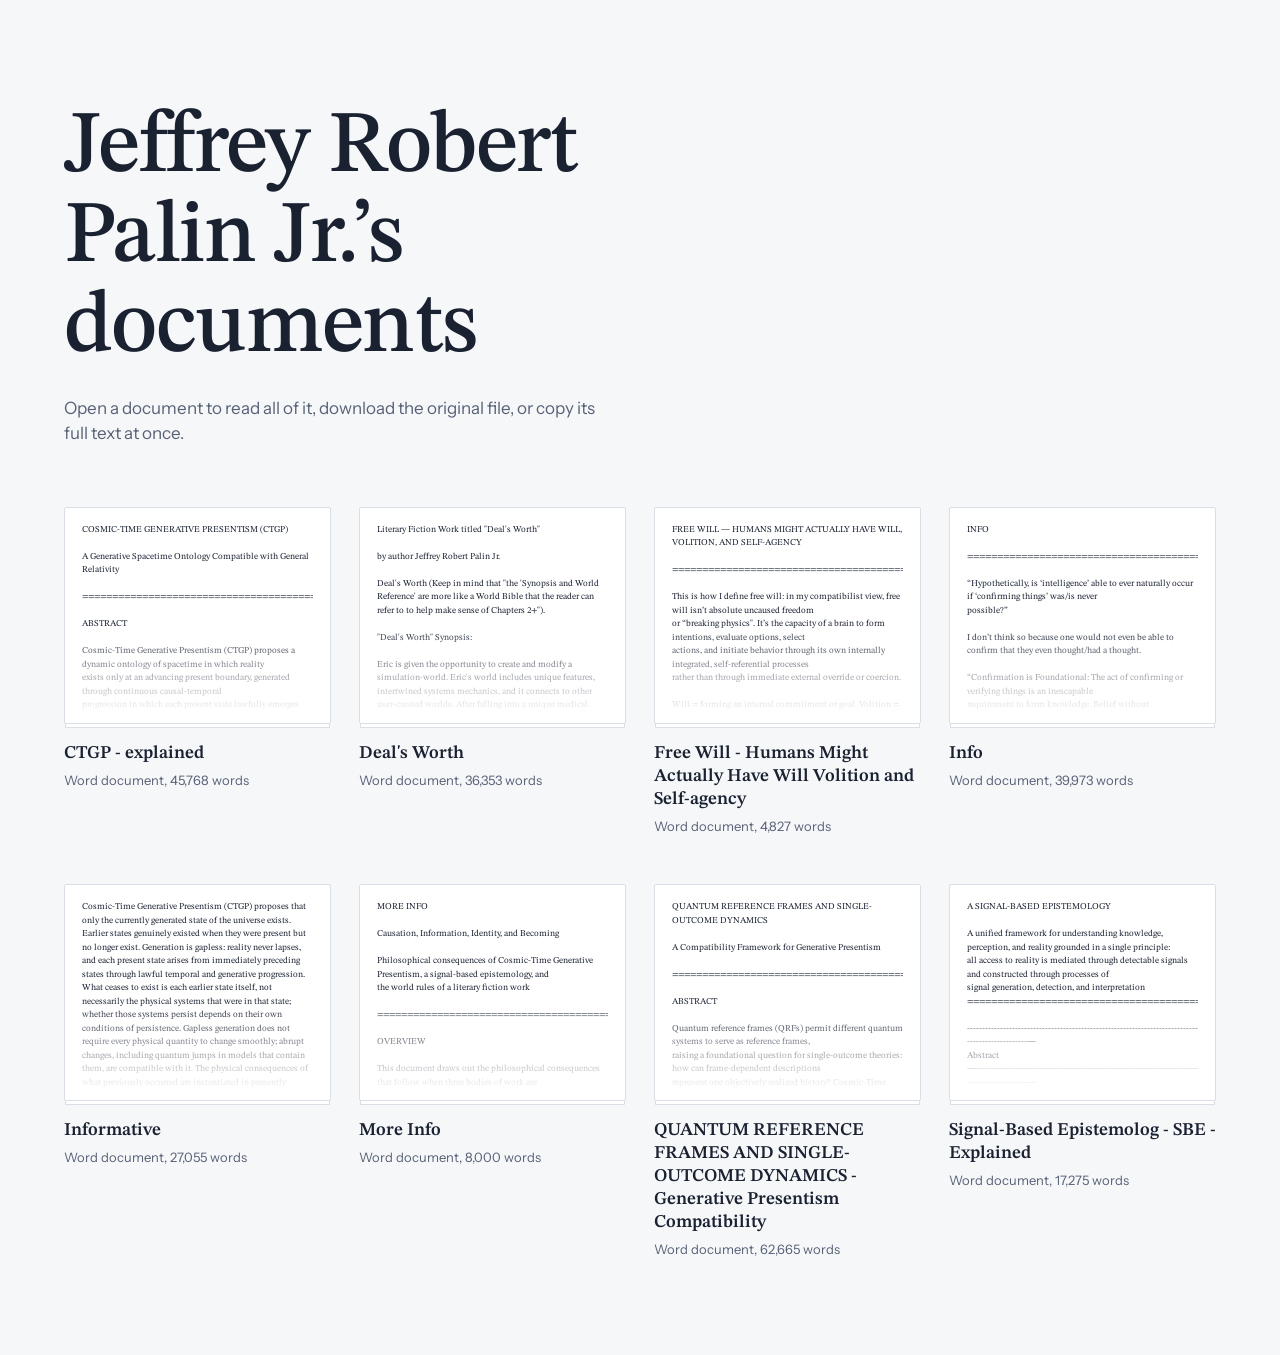
==== index.html @ 3fd47752 "Update Info and Informative with the new versions Replace the page text, the text each Copy to clipb" ====
<!doctype html>
<html lang="en">
<head>
<meta charset="utf-8">
<meta name="viewport" content="width=device-width, initial-scale=1">
<title>Jeffrey Robert Palin Jr.'s documents</title>
<meta name="description" content="Documents by Jeffrey Robert Palin Jr., each with its full text, a download and a copy-to-clipboard button.">
<meta name="color-scheme" content="light dark">
<link rel="preload" href="STIXTwoText.woff" as="font" type="font/woff" crossorigin>
<link rel="stylesheet" href="style.css">
</head>
<body class="home">
<main>
  <header class="home-head">
    <h1 class="home-title">Jeffrey Robert Palin Jr.’s documents</h1>
    <p class="home-lede">Open a document to read all of it, download the original file, or copy its full text at once.</p>
  </header>
  <ul class="gallery">
      <li>
        <a class="doc-card" href="ctgp-explained.html">
          <span class="sheet" aria-hidden="true"><span class="sheet-text">COSMIC-TIME GENERATIVE PRESENTISM (CTGP)

A Generative Spacetime Ontology Compatible with General Relativity

<span class="rule-line">====================================================================================================</span>

ABSTRACT

Cosmic-Time Generative Presentism (CTGP) proposes a dynamic ontology of spacetime in which reality
exists only at an advancing present boundary, generated through continuous causal-temporal
progression in which each present state lawfully emerges from immediately preceding states. Earlier
states no longer exist as independently real regions of spacetime; their causal consequences persist
as present matter, fields, and records. Present systems therefore exhibit lawful physical continuity
and may bear transformed structures, causal records, and distributed consequences of earlier states,
without preserving those earlier states themselves. Unlike static block-universe interpretations of</span></span>
          <span class="card-title">CTGP - explained</span>
          <span class="card-meta">Word document, 45,768 words</span>
        </a>
      </li>
      <li>
        <a class="doc-card" href="deals-worth.html">
          <span class="sheet" aria-hidden="true"><span class="sheet-text">Literary Fiction Work titled "Deal's Worth"

by author Jeffrey Robert Palin Jr.

Deal's Worth (Keep in mind that "the 'Synopsis and World Reference' are more like a World Bible that the reader can refer to to help make sense of Chapters 2+").

"Deal's Worth" Synopsis:

Eric is given the opportunity to create and modify a simulation-world. Eric's world includes unique features, intertwined systems mechanics, and it connects to other user-created worlds. After falling into a unique medical condition, the VRC, a virtual reality corporation, offers Eric a deal to enter and be a creator regarding the Simulation-multiverse. The Simulation-multiverse is a man-made nexus in which Eric, AGIs, and others are able to interact. Later, in Eric's Universe, a character named Jeff searches for Eric. Eric's completed world creation process had set the foundation for later adventures to occur, enabling Jeff and others to engage with Eric's world and its elements and features. The Simulation serves as a recreational pastime activity and is ""also designed to prevent individuals from experiencing extended periods of isolation and missed life opportunities whereby it prevents such by addressing the concern of hospital patients who may awaken after prolonged hospitalized states, such as a patient regaining consciousness after 30 years unconscious, only to discover they have limited time remaining (perhaps 15 years) to accomplish their life goals". Without such a simulation, these individuals might feel profoundly deprived of three decades' worth of potential experiences, relationships, and achievements they could have enjoyed had they remained conscious during their hospitalization".</span></span>
          <span class="card-title">Deal's Worth</span>
          <span class="card-meta">Word document, 36,353 words</span>
        </a>
      </li>
      <li>
        <a class="doc-card" href="free-will.html">
          <span class="sheet" aria-hidden="true"><span class="sheet-text">FREE WILL — HUMANS MIGHT ACTUALLY HAVE WILL, VOLITION, AND SELF-AGENCY

<span class="rule-line">====================================================================================================</span>

This is how I define free will: in my compatibilist view, free will isn’t absolute uncaused freedom
or “breaking physics". It’s the capacity of a brain to form intentions, evaluate options, select
actions, and initiate behavior through its own internally integrated, self-referential processes
rather than through immediate external override or coercion.

Will = forming an internal commitment or goal. Volition = selecting and initiating an action. Self-
agency = the functional + felt authorship that emerges when the brain’s predictions and outcomes
align in its feedback loops.

So the system is still fully physical and causally embedded, but the causation meaningfully flows
through the organism’s own decision-making architecture.</span></span>
          <span class="card-title">Free Will - Humans Might Actually Have Will Volition and Self-agency</span>
          <span class="card-meta">Word document, 4,827 words</span>
        </a>
      </li>
      <li>
        <a class="doc-card" href="info.html">
          <span class="sheet" aria-hidden="true"><span class="sheet-text">INFO

<span class="rule-line">====================================================================================================</span>

“Hypothetically, is ‘intelligence’ able to ever naturally occur if ‘confirming things’ was/is never
possible?”

I don’t think so because one would not even be able to confirm that they even thought/had a thought.

“Confirmation is Foundational: The act of confirming or verifying things is an inescapable
requirement to form knowledge. Belief without confirmation is not the same as knowing. Credibility
is Not Verification: Believing something solely based on the credibility of the source is not a form
of verification or confirmation. ‘One can convince an other that something is the case, but that
doesn’t mean that they convinced them of a proven fact’.”

Abstract things are not physical and “are not able to be tasted due to the fact that they do not
have physical attributes such as flavor”. The content of language/memories/emotion/emotions (what</span></span>
          <span class="card-title">Info</span>
          <span class="card-meta">Word document, 39,973 words</span>
        </a>
      </li>
      <li>
        <a class="doc-card" href="informative.html">
          <span class="sheet" aria-hidden="true"><span class="sheet-text">Cosmic-Time Generative Presentism (CTGP) proposes that only the currently generated state of the universe exists. Earlier states genuinely existed when they were present but no longer exist. Generation is gapless: reality never lapses, and each present state arises from immediately preceding states through lawful temporal and generative progression. What ceases to exist is each earlier state itself, not necessarily the physical systems that were in that state; whether those systems persist depends on their own conditions of persistence. Gapless generation does not require every physical quantity to change smoothly; abrupt changes, including quantum jumps in models that contain them, are compatible with it. The physical consequences of what previously occurred are instantiated in presently existing configurations of matter, fields, and radiation, some of which constitute present records of past events. These consequences and records are not the past itself; they are parts of the currently existing physical reality. The past consists of what actually happened during formerly present stages, while the future has not yet been generated. The paper develops this as a presentist interpretation of relativistic spacetime that leaves Einstein’s equations unchanged.</span></span>
          <span class="card-title">Informative</span>
          <span class="card-meta">Word document, 27,055 words</span>
        </a>
      </li>
      <li>
        <a class="doc-card" href="more-info.html">
          <span class="sheet" aria-hidden="true"><span class="sheet-text">MORE INFO

Causation, Information, Identity, and Becoming

Philosophical consequences of Cosmic-Time Generative Presentism, a signal-based epistemology, and
the world rules of a literary fiction work

<span class="rule-line">====================================================================================================</span>

OVERVIEW

This document draws out the philosophical consequences that follow when three bodies of work are
read together. The first is Cosmic-Time Generative Presentism (CTGP), an ontology of spacetime in
which only the present exists, each present state arises from the preceding one through lawful
temporal and generative progression, and earlier states leave consequences but do not themselves
survive. The second is A Signal-Based Epistemology, a framework holding that all access to reality
is mediated by detectable signals and constructed through processes of signal generation, detection,
and interpretation. The third is a literary fiction work whose fictional universe has world rules</span></span>
          <span class="card-title">More Info</span>
          <span class="card-meta">Word document, 8,000 words</span>
        </a>
      </li>
      <li>
        <a class="doc-card" href="quantum-reference-frames-single-outcome-dynamics.html">
          <span class="sheet" aria-hidden="true"><span class="sheet-text">QUANTUM REFERENCE FRAMES AND SINGLE-OUTCOME DYNAMICS

A Compatibility Framework for Generative Presentism

<span class="rule-line">====================================================================================================</span>

ABSTRACT

Quantum reference frames (QRFs) permit different quantum systems to serve as reference frames,
raising a foundational question for single-outcome theories: how can frame-dependent descriptions
represent one objectively realized history? Cosmic-Time Generative Presentism (CTGP) holds that only
the present exists, that physical reality is generated through successive stages, and that truths
about the determinate past are grounded in primitive past-tensed properties of the present world. We
develop a mathematical compatibility framework connecting these commitments to QRF covariance,
stochastic quantum instruments, and relativistic measurement theory.

We first construct an explicit QRF-covariant, single-outcome quantum model using relational GRW-type</span></span>
          <span class="card-title">QUANTUM REFERENCE FRAMES AND SINGLE-OUTCOME DYNAMICS - Generative Presentism Compatibility</span>
          <span class="card-meta">Word document, 62,665 words</span>
        </a>
      </li>
      <li>
        <a class="doc-card" href="signal-based-epistemology.html">
          <span class="sheet" aria-hidden="true"><span class="sheet-text">A SIGNAL-BASED EPISTEMOLOGY

A unified framework for understanding knowledge, perception, and reality grounded in a single principle:
all access to reality is mediated through detectable signals and constructed through processes of
signal generation, detection, and interpretation
<span class="rule-line">====================================================================================================</span>

-------------------------------------------------------------------------------------------------—
Abstract
—----------------------------------------------------------------------------------------------—

This paper proposes a unified framework for understanding knowledge, perception, and reality
grounded in a single principle: all access to reality is mediated through detectable signals and
constructed through processes of signal generation, detection, and interpretation. No observer—
biological or artificial—has direct, unmediated access to external truth; instead, all knowledge</span></span>
          <span class="card-title">Signal-Based Epistemolog - SBE - Explained</span>
          <span class="card-meta">Word document, 17,275 words</span>
        </a>
      </li>
  </ul>
</main>
</body>
</html>
---- style.css ----
/* Jeffrey Robert Palin Jr.'s documents */

@font-face {
  font-family: "STIX Two Text";
  src: url("STIXTwoText.woff") format("woff");
  font-weight: 400 700;
  font-style: normal;
  font-display: swap;
}

/* Math symbols (∂ ∇ ⟨ ⟩ ≤ ∑ 𝒜 …) in the same design as STIX Two Text.
   Downloaded only on pages that use these characters. */
@font-face {
  font-family: "STIX Two Math";
  src: url("STIXTwoMath.woff") format("woff");
  font-weight: 400;
  font-style: normal;
  font-display: swap;
  unicode-range: U+2070-209F, U+20D0-20FF, U+2100-214F, U+2190-21FF, U+2200-22FF,
    U+2300-23FF, U+2500-257F, U+25A0-25FF, U+27C0-27FF, U+2900-2AFF, U+1D00-1DBF,
    U+1D400-1D7FF;
}

@font-face {
  font-family: "Instrument Sans";
  src: url("InstrumentSans.woff") format("woff");
  font-weight: 400 700;
  font-stretch: 75% 100%;
  font-style: normal;
  font-display: swap;
}

:root {
  --paper: #f6f7f9;
  --sheet: #ffffff;
  --ink: #1a2131;
  --ink-soft: #586176;
  --rule: #dadfe7;
  --accent: #2a4fcb;
  --accent-strong: #1f3fae;
  --on-accent: #ffffff;
  --ok: #17734f;
  --warn: #a3361f;
  --serif: "STIX Two Text", "STIX Two Math", "Cambria Math", Cambria, Georgia, "Times New Roman", serif;
  --sans: "Instrument Sans", system-ui, -apple-system, "Segoe UI", Roboto, Helvetica, Arial, sans-serif;
  --column: 60rem;
  color-scheme: light;
}

@media (prefers-color-scheme: dark) {
  :root {
    --paper: #10131a;
    --sheet: #181c24;
    --ink: #e4e7ee;
    --ink-soft: #9ba3b3;
    --rule: #2b313d;
    --accent: #93a9ff;
    --accent-strong: #b3c3ff;
    --on-accent: #0d1430;
    --ok: #6fd3a6;
    --warn: #ff9b85;
    color-scheme: dark;
  }
}

*,
*::before,
*::after {
  box-sizing: border-box;
}

html {
  -webkit-text-size-adjust: 100%;
  text-size-adjust: 100%;
}

body {
  margin: 0;
  background: var(--paper);
  color: var(--ink);
  font-family: var(--serif);
  font-size: 1.0625rem;
  line-height: 1.55;
  text-rendering: optimizeLegibility;
}

::selection {
  background: color-mix(in srgb, var(--accent) 28%, transparent);
}

main {
  padding: 0 16px;
}

a {
  color: inherit;
}

/* ---------- Home ---------- */

.home-head {
  max-width: 72rem;
  margin: 0 auto;
  padding: clamp(3rem, 9vw, 6.5rem) 0 clamp(2.25rem, 5vw, 3.75rem);
}

.home-title {
  margin: 0;
  max-width: 13ch;
  font-size: clamp(2.6rem, 7.4vw, 5.5rem);
  font-weight: 500;
  line-height: 1.02;
  letter-spacing: -0.018em;
  text-wrap: balance;
}

.home-lede {
  max-width: 34rem;
  margin: 1.4rem 0 0;
  font-family: var(--sans);
  font-size: 1.0625rem;
  line-height: 1.5;
  color: var(--ink-soft);
}

.gallery {
  list-style: none;
  max-width: 72rem;
  margin: 0 auto;
  padding: 0 0 6rem;
  display: grid;
  grid-template-columns: repeat(auto-fill, minmax(min(100%, 15.5rem), 1fr));
  gap: 3rem 1.75rem;
}

.doc-card {
  display: block;
  text-decoration: none;
  border-radius: 4px;
}

/* A small sheet of paper showing how the document opens. The second sheet
   peeking out underneath says "document", not "tile". */
.sheet {
  display: block;
  aspect-ratio: 4 / 3.25;
  overflow: hidden;
  padding: 0.95rem 1.05rem 0;
  background: var(--sheet);
  border: 1px solid var(--rule);
  border-radius: 2px;
  box-shadow:
    0 5px 0 -2px var(--sheet),
    0 5px 0 -1px var(--rule);
}

.sheet-text {
  display: block;
  height: 100%;
  font-size: 0.5625rem;
  line-height: 1.5;
  white-space: pre-wrap;
  overflow-wrap: anywhere;
  -webkit-mask-image: linear-gradient(to bottom, #000 50%, transparent 96%);
  mask-image: linear-gradient(to bottom, #000 50%, transparent 96%);
}

.card-title {
  display: block;
  margin-top: 1.15rem;
  font-size: 1.125rem;
  font-weight: 600;
  line-height: 1.28;
  overflow-wrap: anywhere;
}

.card-meta {
  display: block;
  margin-top: 0.3rem;
  font-family: var(--sans);
  font-size: 0.8125rem;
  color: var(--ink-soft);
}

.doc-card:hover .sheet {
  border-color: color-mix(in srgb, var(--accent) 50%, var(--rule));
}

.doc-card:hover .card-title {
  color: var(--accent);
}

.doc-card:focus-visible {
  outline: 2px solid var(--accent);
  outline-offset: 6px;
}

/* ---------- Document page ---------- */

.site-head {
  max-width: calc(var(--column) + 32px);
  margin: 0 auto;
  padding: 1.25rem 16px 0;
}

.site-link {
  font-family: var(--sans);
  font-size: 0.9375rem;
  color: var(--ink-soft);
  text-decoration: none;
  border-radius: 3px;
}

.site-link:hover {
  color: var(--accent);
  text-decoration: underline;
  text-underline-offset: 0.2em;
}

.site-link:focus-visible {
  outline: 2px solid var(--accent);
  outline-offset: 3px;
}

.doc-head {
  max-width: var(--column);
  margin: 0 auto;
  padding: clamp(1.75rem, 5vw, 3rem) 0 1.25rem;
}

.doc-title {
  margin: 0;
  font-size: clamp(1.75rem, 4.2vw, 2.75rem);
  font-weight: 500;
  line-height: 1.12;
  letter-spacing: -0.01em;
  overflow-wrap: anywhere;
  text-wrap: balance;
}

.doc-meta {
  margin: 0.6rem 0 0;
  font-family: var(--sans);
  font-size: 0.875rem;
  color: var(--ink-soft);
}

.actions {
  position: sticky;
  top: 0;
  z-index: 2;
  margin: 0 -16px;
  padding: 0 16px;
  background: var(--paper);
  border-bottom: 1px solid var(--rule);
}

.actions-inner {
  max-width: var(--column);
  margin: 0 auto;
  padding: 0.75rem 0;
  display: flex;
  flex-wrap: wrap;
  align-items: center;
  gap: 0.625rem 0.75rem;
}

.btn {
  display: inline-flex;
  align-items: center;
  justify-content: center;
  min-height: 2.75rem;
  padding: 0 1.15rem;
  font-family: var(--sans);
  font-size: 0.9375rem;
  font-weight: 600;
  line-height: 1;
  text-decoration: none;
  border-radius: 6px;
  border: 1px solid transparent;
  cursor: pointer;
  -webkit-tap-highlight-color: transparent;
}

.btn:focus-visible {
  outline: 2px solid var(--accent);
  outline-offset: 2px;
}

.btn-quiet {
  background: var(--sheet);
  color: var(--ink);
  border-color: var(--rule);
}

.btn-quiet:hover {
  border-color: var(--ink-soft);
}

.btn-ink {
  background: var(--accent);
  color: var(--on-accent);
  border-color: var(--accent);
}

.btn-ink:hover {
  background: var(--accent-strong);
  border-color: var(--accent-strong);
}

.btn-ink.is-copied {
  background: var(--ok);
  border-color: var(--ok);
}

@media (prefers-reduced-motion: no-preference) {
  .btn {
    transition: background-color 160ms ease, border-color 160ms ease;
  }
}

.copy-status {
  margin: 0;
  font-family: var(--sans);
  font-size: 0.875rem;
  color: var(--ink-soft);
}

.copy-status.is-error {
  color: var(--warn);
}

.sheet-page {
  max-width: var(--column);
  margin: 1.5rem auto 4.5rem;
  padding: clamp(1.25rem, 5vw, 3.5rem) clamp(1rem, 5vw, 3.5rem);
  background: var(--sheet);
  border: 1px solid var(--rule);
  border-radius: 2px;
}

/* The document text, exactly as written: every line and blank line kept. */
.doc-text {
  white-space: pre-wrap;
  overflow-wrap: anywhere;
  font-size: 1.0625rem;
  line-height: 1.6;
  tab-size: 4;
}

/* Long separator lines (=====) are clipped to the column instead of wrapping.
   The full line is still what gets copied. */
.rule-line {
  display: inline-block;
  max-width: 100%;
  overflow: hidden;
  white-space: pre;
  vertical-align: top;
}

@media (max-width: 30rem) {
  .doc-text {
    font-size: 1rem;
    line-height: 1.55;
  }
}

@media print {
  .site-head,
  .actions {
    display: none;
  }

  body,
  .sheet-page {
    background: #fff;
    color: #000;
  }

  .sheet-page {
    border: 0;
    padding: 0;
    margin: 0;
  }
}
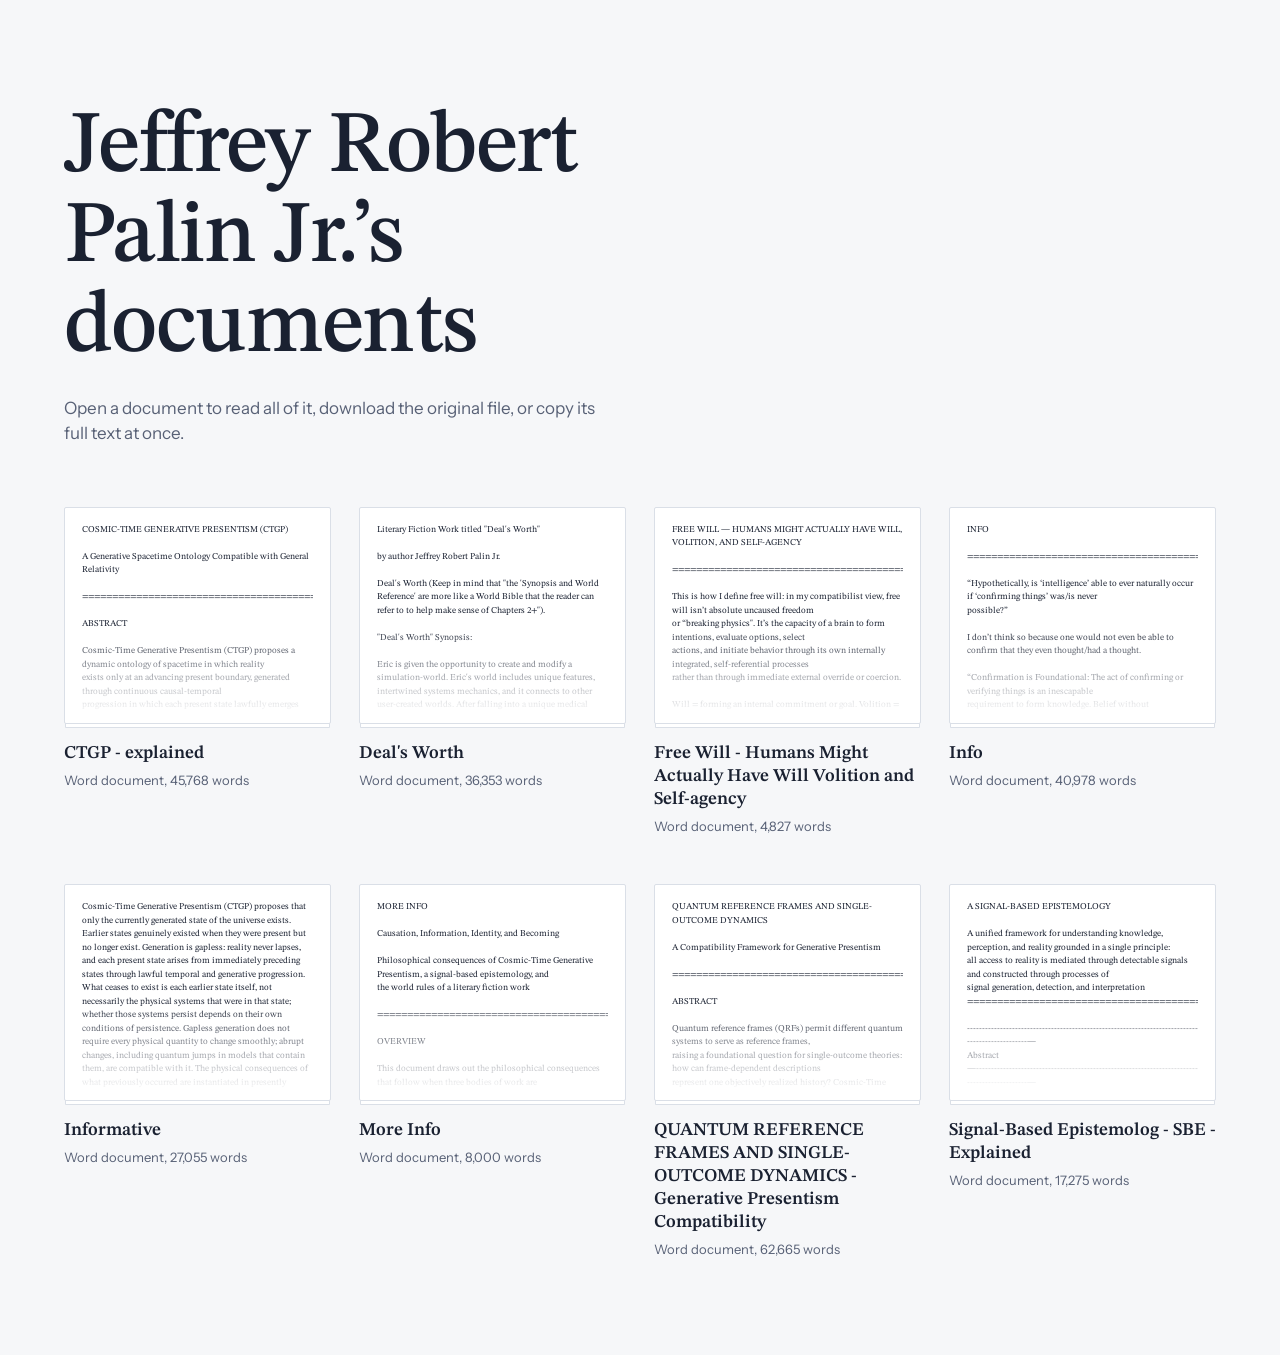
==== commit 819a1704: "Update Info with the latest version Replace the Info page text, the text its Copy to clipboard butto" ====
--- a/index.html
+++ b/index.html
@@ -93,7 +93,7 @@
 Abstract things are not physical and “are not able to be tasted due to the fact that they do not
 have physical attributes such as flavor”. The content of language/memories/emotion/emotions (what</span></span>
           <span class="card-title">Info</span>
-          <span class="card-meta">Word document, 39,973 words</span>
+          <span class="card-meta">Word document, 40,978 words</span>
         </a>
       </li>
       <li>
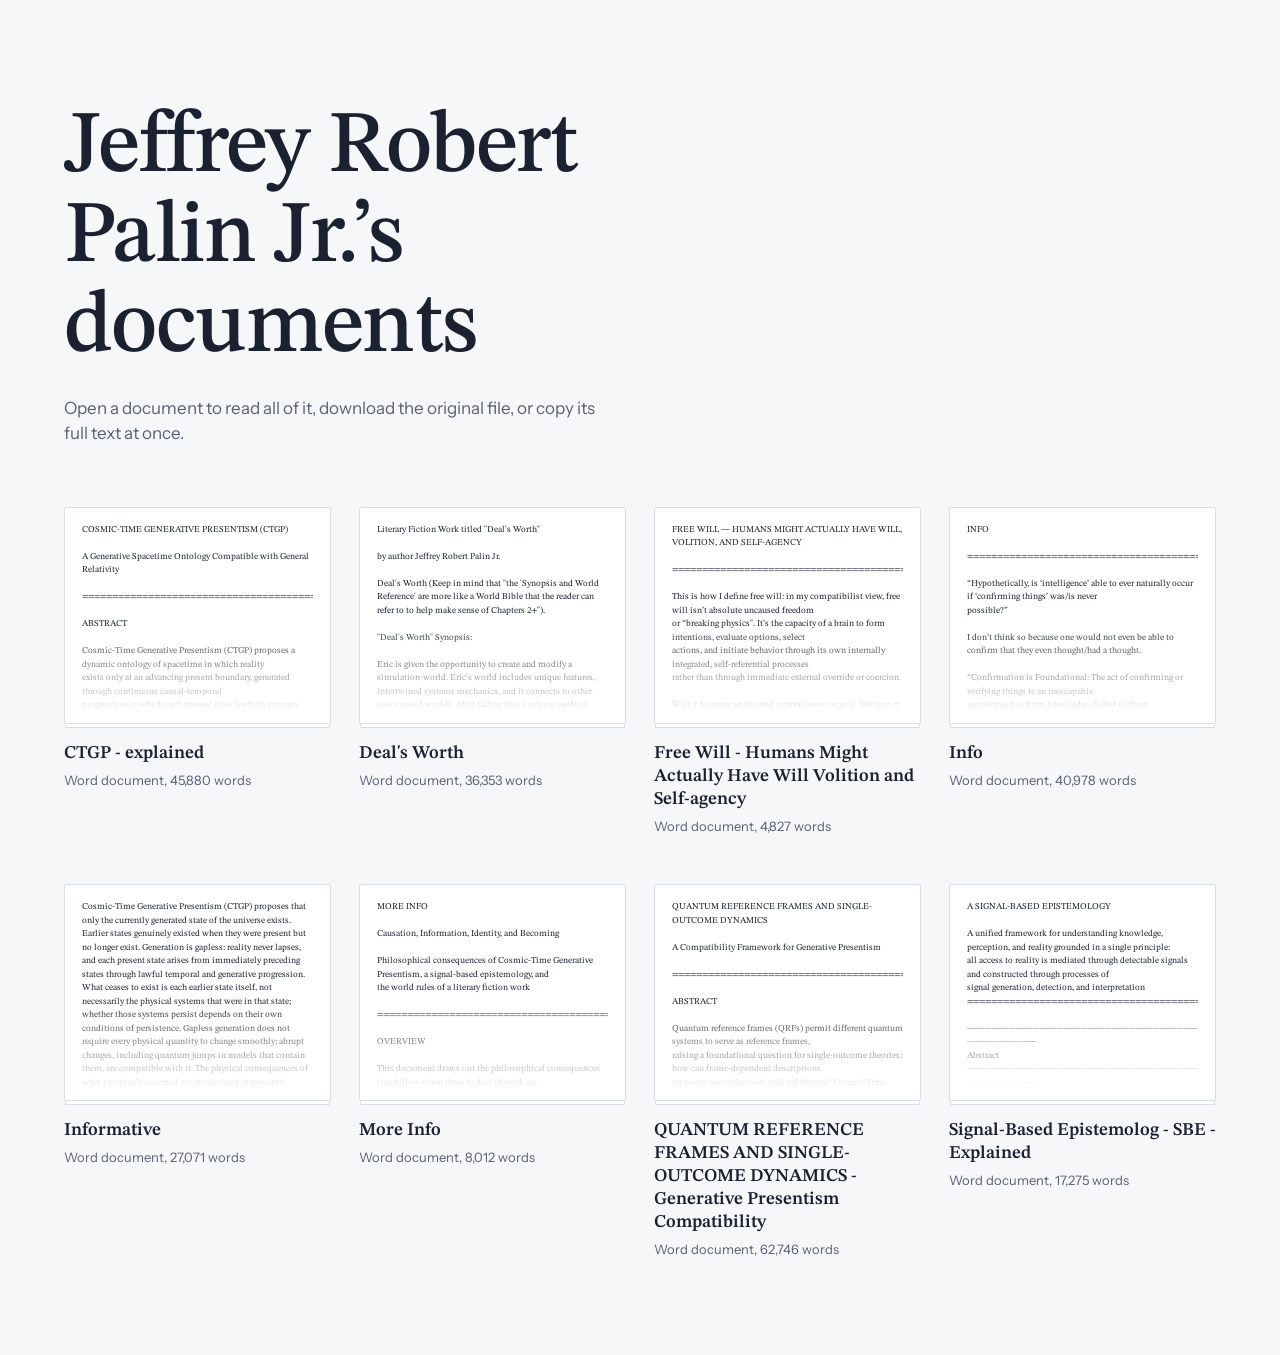
==== commit 6ffb4d7b: "Update CTGP, More Info, QUANTUM and Informative with new versions CTGP - explained and More Info: pa" ====
--- a/index.html
+++ b/index.html
@@ -34,7 +34,7 @@
 and may bear transformed structures, causal records, and distributed consequences of earlier states,
 without preserving those earlier states themselves. Unlike static block-universe interpretations of</span></span>
           <span class="card-title">CTGP - explained</span>
-          <span class="card-meta">Word document, 45,768 words</span>
+          <span class="card-meta">Word document, 45,880 words</span>
         </a>
       </li>
       <li>
@@ -100,7 +100,7 @@
         <a class="doc-card" href="informative.html">
           <span class="sheet" aria-hidden="true"><span class="sheet-text">Cosmic-Time Generative Presentism (CTGP) proposes that only the currently generated state of the universe exists. Earlier states genuinely existed when they were present but no longer exist. Generation is gapless: reality never lapses, and each present state arises from immediately preceding states through lawful temporal and generative progression. What ceases to exist is each earlier state itself, not necessarily the physical systems that were in that state; whether those systems persist depends on their own conditions of persistence. Gapless generation does not require every physical quantity to change smoothly; abrupt changes, including quantum jumps in models that contain them, are compatible with it. The physical consequences of what previously occurred are instantiated in presently existing configurations of matter, fields, and radiation, some of which constitute present records of past events. These consequences and records are not the past itself; they are parts of the currently existing physical reality. The past consists of what actually happened during formerly present stages, while the future has not yet been generated. The paper develops this as a presentist interpretation of relativistic spacetime that leaves Einstein’s equations unchanged.</span></span>
           <span class="card-title">Informative</span>
-          <span class="card-meta">Word document, 27,055 words</span>
+          <span class="card-meta">Word document, 27,071 words</span>
         </a>
       </li>
       <li>
@@ -124,7 +124,7 @@
 is mediated by detectable signals and constructed through processes of signal generation, detection,
 and interpretation. The third is a literary fiction work whose fictional universe has world rules</span></span>
           <span class="card-title">More Info</span>
-          <span class="card-meta">Word document, 8,000 words</span>
+          <span class="card-meta">Word document, 8,012 words</span>
         </a>
       </li>
       <li>
@@ -147,7 +147,7 @@
 
 We first construct an explicit QRF-covariant, single-outcome quantum model using relational GRW-type</span></span>
           <span class="card-title">QUANTUM REFERENCE FRAMES AND SINGLE-OUTCOME DYNAMICS - Generative Presentism Compatibility</span>
-          <span class="card-meta">Word document, 62,665 words</span>
+          <span class="card-meta">Word document, 62,746 words</span>
         </a>
       </li>
       <li>
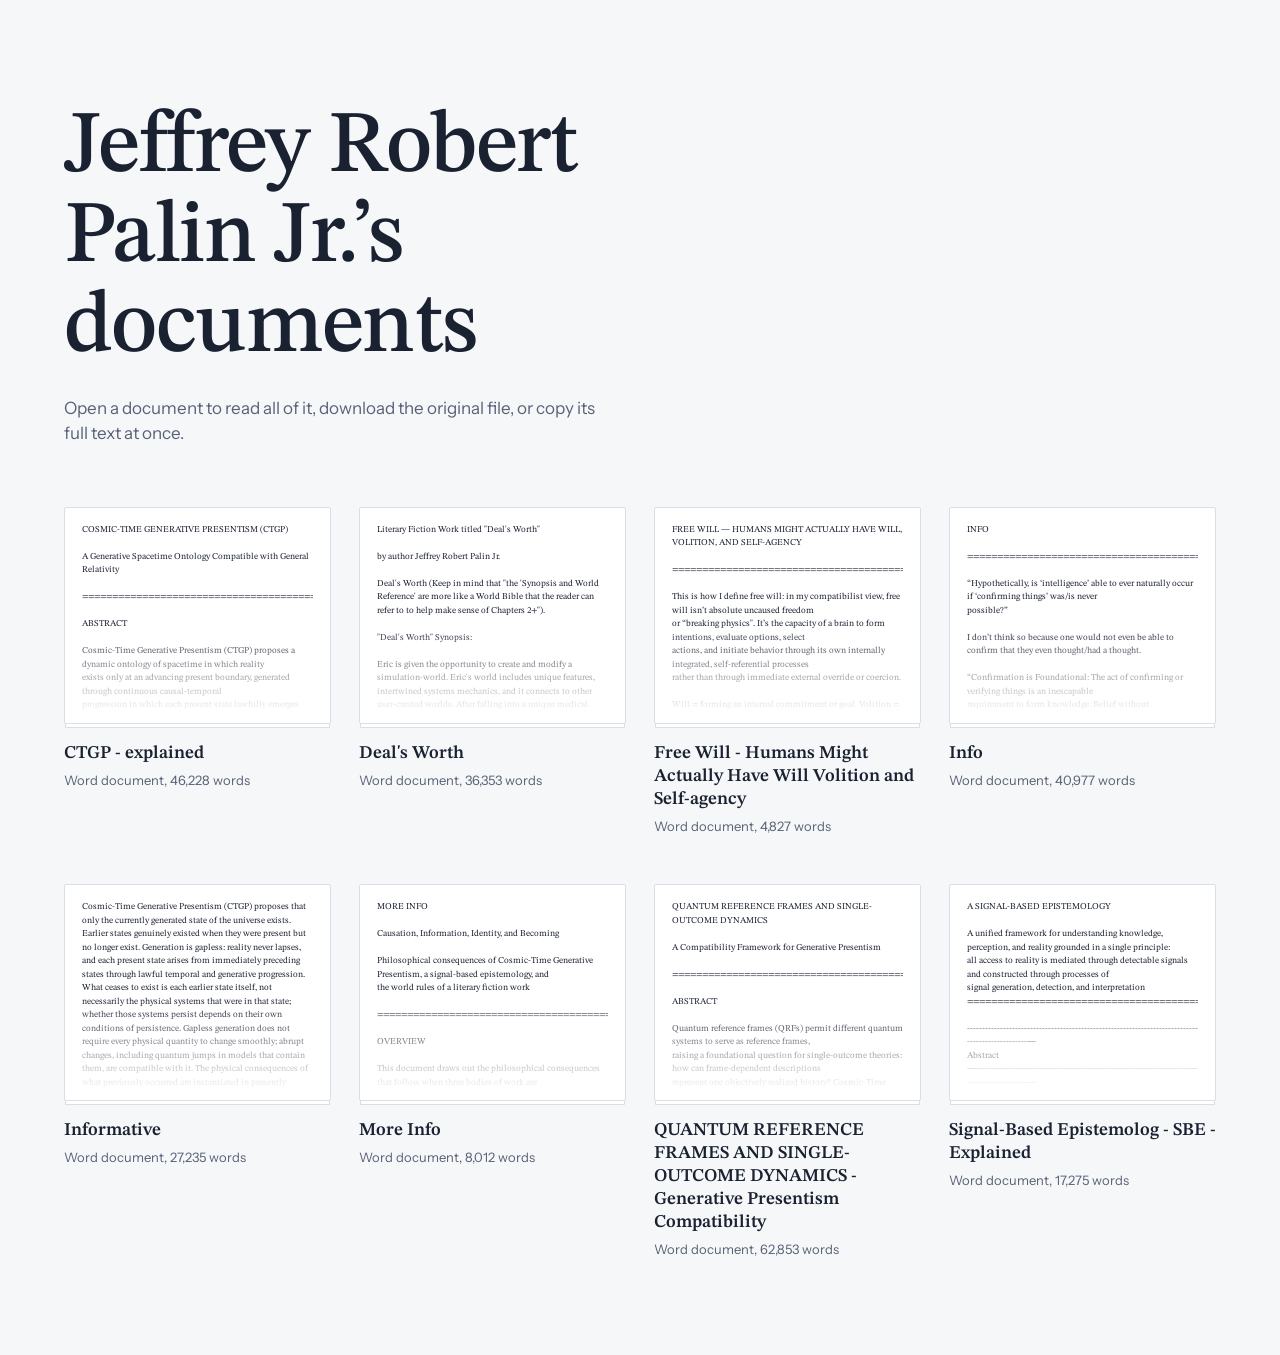
==== commit 17d6c9be: "Update CTGP, More Info, QUANTUM, Info and Informative CTGP - explained and More Info: page text and " ====
--- a/index.html
+++ b/index.html
@@ -34,7 +34,7 @@
 and may bear transformed structures, causal records, and distributed consequences of earlier states,
 without preserving those earlier states themselves. Unlike static block-universe interpretations of</span></span>
           <span class="card-title">CTGP - explained</span>
-          <span class="card-meta">Word document, 45,880 words</span>
+          <span class="card-meta">Word document, 46,228 words</span>
         </a>
       </li>
       <li>
@@ -93,14 +93,14 @@
 Abstract things are not physical and “are not able to be tasted due to the fact that they do not
 have physical attributes such as flavor”. The content of language/memories/emotion/emotions (what</span></span>
           <span class="card-title">Info</span>
-          <span class="card-meta">Word document, 40,978 words</span>
+          <span class="card-meta">Word document, 40,977 words</span>
         </a>
       </li>
       <li>
         <a class="doc-card" href="informative.html">
           <span class="sheet" aria-hidden="true"><span class="sheet-text">Cosmic-Time Generative Presentism (CTGP) proposes that only the currently generated state of the universe exists. Earlier states genuinely existed when they were present but no longer exist. Generation is gapless: reality never lapses, and each present state arises from immediately preceding states through lawful temporal and generative progression. What ceases to exist is each earlier state itself, not necessarily the physical systems that were in that state; whether those systems persist depends on their own conditions of persistence. Gapless generation does not require every physical quantity to change smoothly; abrupt changes, including quantum jumps in models that contain them, are compatible with it. The physical consequences of what previously occurred are instantiated in presently existing configurations of matter, fields, and radiation, some of which constitute present records of past events. These consequences and records are not the past itself; they are parts of the currently existing physical reality. The past consists of what actually happened during formerly present stages, while the future has not yet been generated. The paper develops this as a presentist interpretation of relativistic spacetime that leaves Einstein’s equations unchanged.</span></span>
           <span class="card-title">Informative</span>
-          <span class="card-meta">Word document, 27,071 words</span>
+          <span class="card-meta">Word document, 27,235 words</span>
         </a>
       </li>
       <li>
@@ -147,7 +147,7 @@
 
 We first construct an explicit QRF-covariant, single-outcome quantum model using relational GRW-type</span></span>
           <span class="card-title">QUANTUM REFERENCE FRAMES AND SINGLE-OUTCOME DYNAMICS - Generative Presentism Compatibility</span>
-          <span class="card-meta">Word document, 62,746 words</span>
+          <span class="card-meta">Word document, 62,853 words</span>
         </a>
       </li>
       <li>
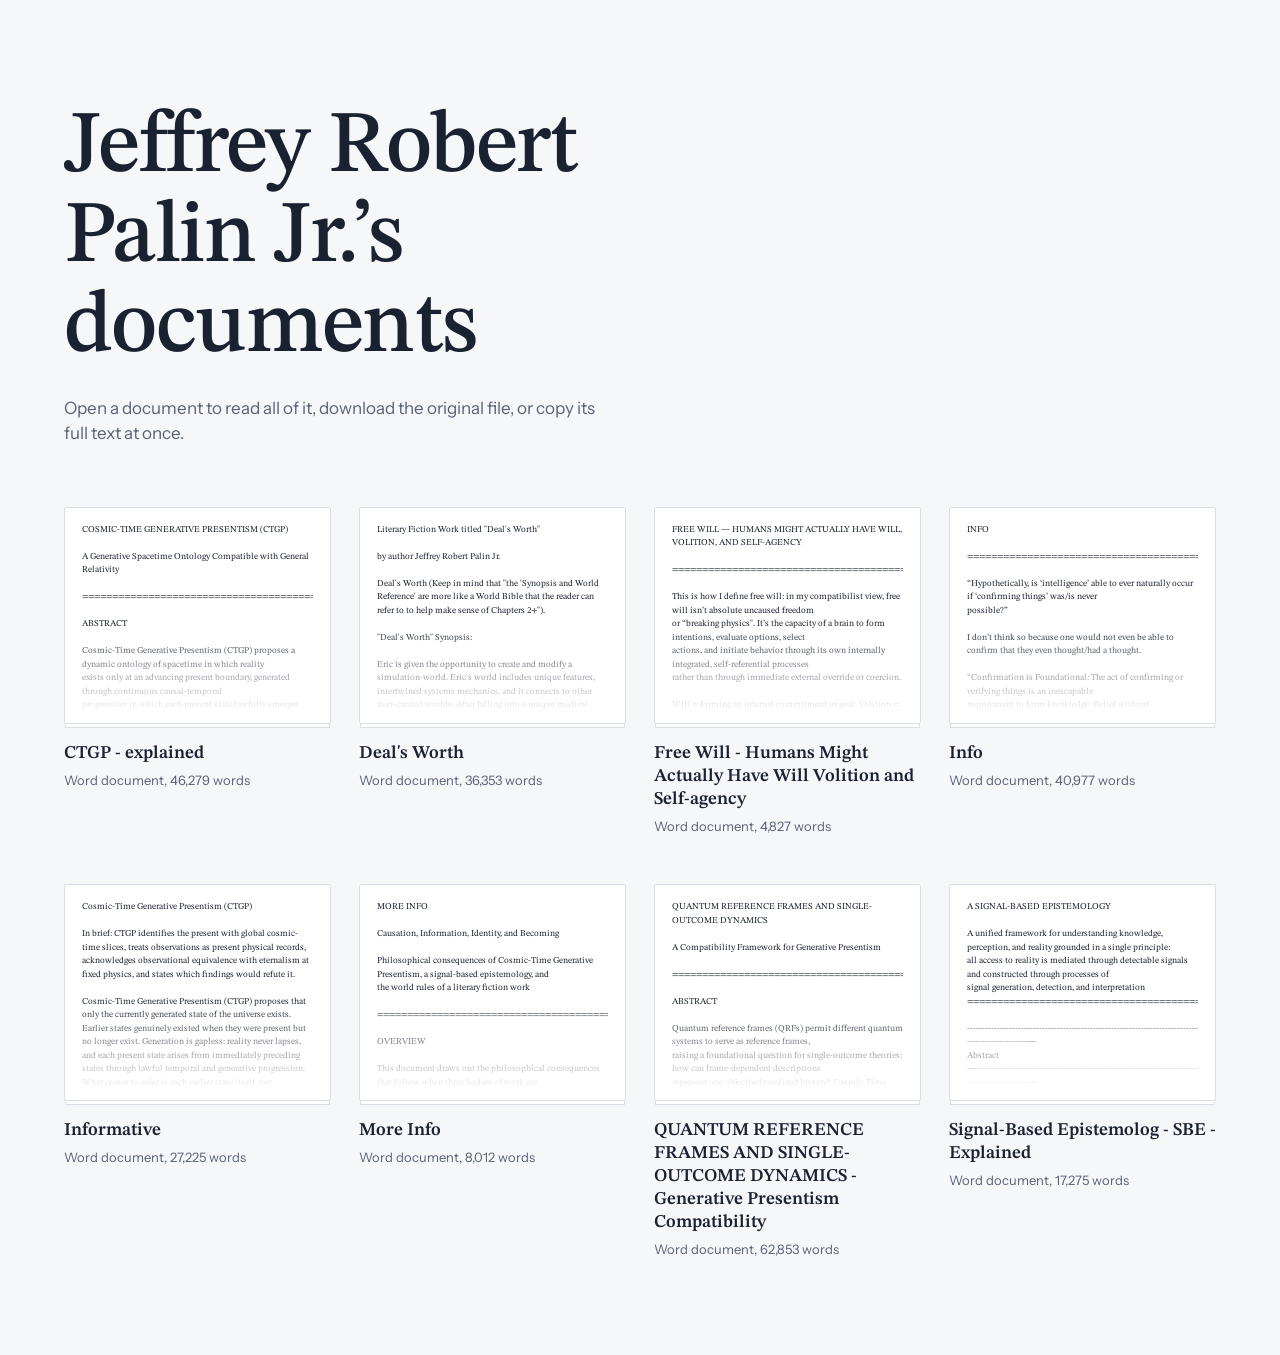
==== commit 448da8d3: "Update CTGP - explained and Informative CTGP - explained: page text and copy text from the new CTGP " ====
--- a/index.html
+++ b/index.html
@@ -34,7 +34,7 @@
 and may bear transformed structures, causal records, and distributed consequences of earlier states,
 without preserving those earlier states themselves. Unlike static block-universe interpretations of</span></span>
           <span class="card-title">CTGP - explained</span>
-          <span class="card-meta">Word document, 46,228 words</span>
+          <span class="card-meta">Word document, 46,279 words</span>
         </a>
       </li>
       <li>
@@ -98,9 +98,13 @@
       </li>
       <li>
         <a class="doc-card" href="informative.html">
-          <span class="sheet" aria-hidden="true"><span class="sheet-text">Cosmic-Time Generative Presentism (CTGP) proposes that only the currently generated state of the universe exists. Earlier states genuinely existed when they were present but no longer exist. Generation is gapless: reality never lapses, and each present state arises from immediately preceding states through lawful temporal and generative progression. What ceases to exist is each earlier state itself, not necessarily the physical systems that were in that state; whether those systems persist depends on their own conditions of persistence. Gapless generation does not require every physical quantity to change smoothly; abrupt changes, including quantum jumps in models that contain them, are compatible with it. The physical consequences of what previously occurred are instantiated in presently existing configurations of matter, fields, and radiation, some of which constitute present records of past events. These consequences and records are not the past itself; they are parts of the currently existing physical reality. The past consists of what actually happened during formerly present stages, while the future has not yet been generated. The paper develops this as a presentist interpretation of relativistic spacetime that leaves Einstein’s equations unchanged.</span></span>
+          <span class="sheet" aria-hidden="true"><span class="sheet-text">Cosmic-Time Generative Presentism (CTGP)
+
+In brief: CTGP identifies the present with global cosmic-time slices, treats observations as present physical records, acknowledges observational equivalence with eternalism at fixed physics, and states which findings would refute it.
+
+Cosmic-Time Generative Presentism (CTGP) proposes that only the currently generated state of the universe exists. Earlier states genuinely existed when they were present but no longer exist. Generation is gapless: reality never lapses, and each present state arises from immediately preceding states through lawful temporal and generative progression. What ceases to exist is each earlier state itself, not necessarily the physical systems that were in that state; whether those systems persist depends on their own conditions of persistence. Gapless generation does not require every physical quantity to change smoothly; abrupt changes, including quantum jumps in models that contain them, are compatible with it. The physical consequences of what previously occurred are instantiated in presently existing configurations of matter, fields, and radiation, some of which constitute present records of past events. These consequences and records are not the past itself; they are parts of the currently existing physical reality. The past consists of what actually happened during formerly present stages, while the future has not yet been generated. The paper develops this as a presentist interpretation of relativistic spacetime that leaves Einstein’s equations unchanged.</span></span>
           <span class="card-title">Informative</span>
-          <span class="card-meta">Word document, 27,235 words</span>
+          <span class="card-meta">Word document, 27,225 words</span>
         </a>
       </li>
       <li>
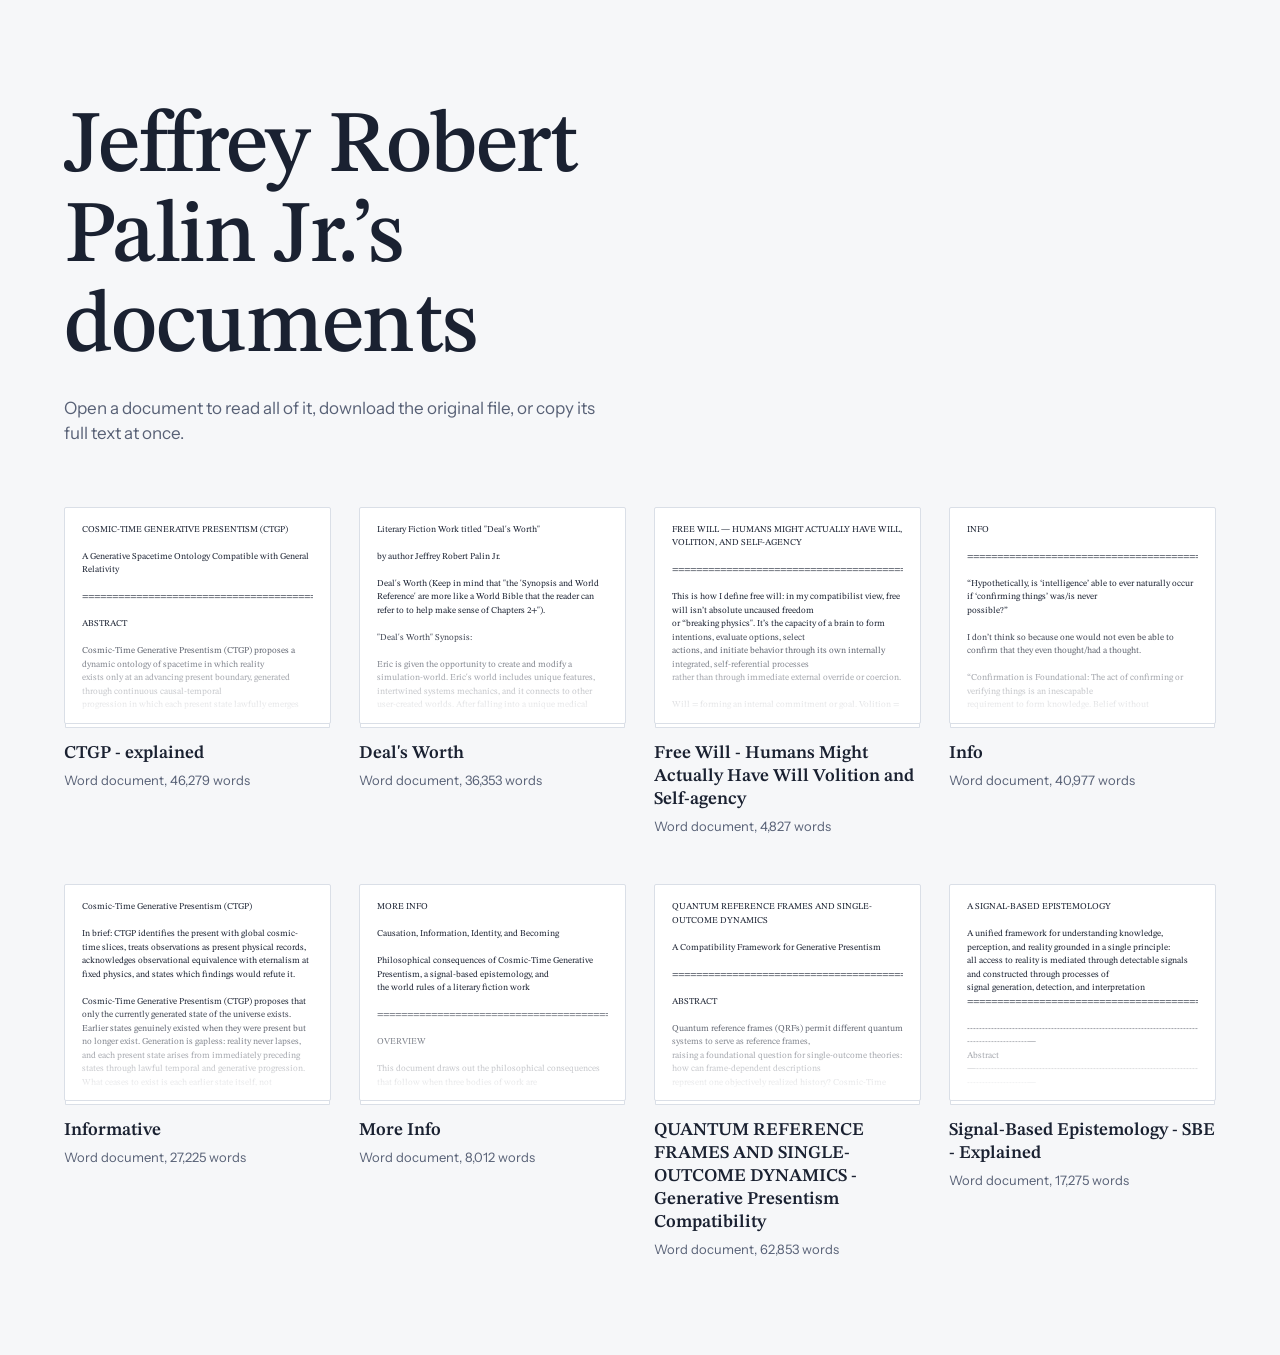
==== commit 37dccfcb: "Fix spelling of Signal-Based Epistemology in the SBE title The home-page card, page heading, tab tit" ====
--- a/index.html
+++ b/index.html
@@ -171,7 +171,7 @@
 grounded in a single principle: all access to reality is mediated through detectable signals and
 constructed through processes of signal generation, detection, and interpretation. No observer—
 biological or artificial—has direct, unmediated access to external truth; instead, all knowledge</span></span>
-          <span class="card-title">Signal-Based Epistemolog - SBE - Explained</span>
+          <span class="card-title">Signal-Based Epistemology - SBE - Explained</span>
           <span class="card-meta">Word document, 17,275 words</span>
         </a>
       </li>
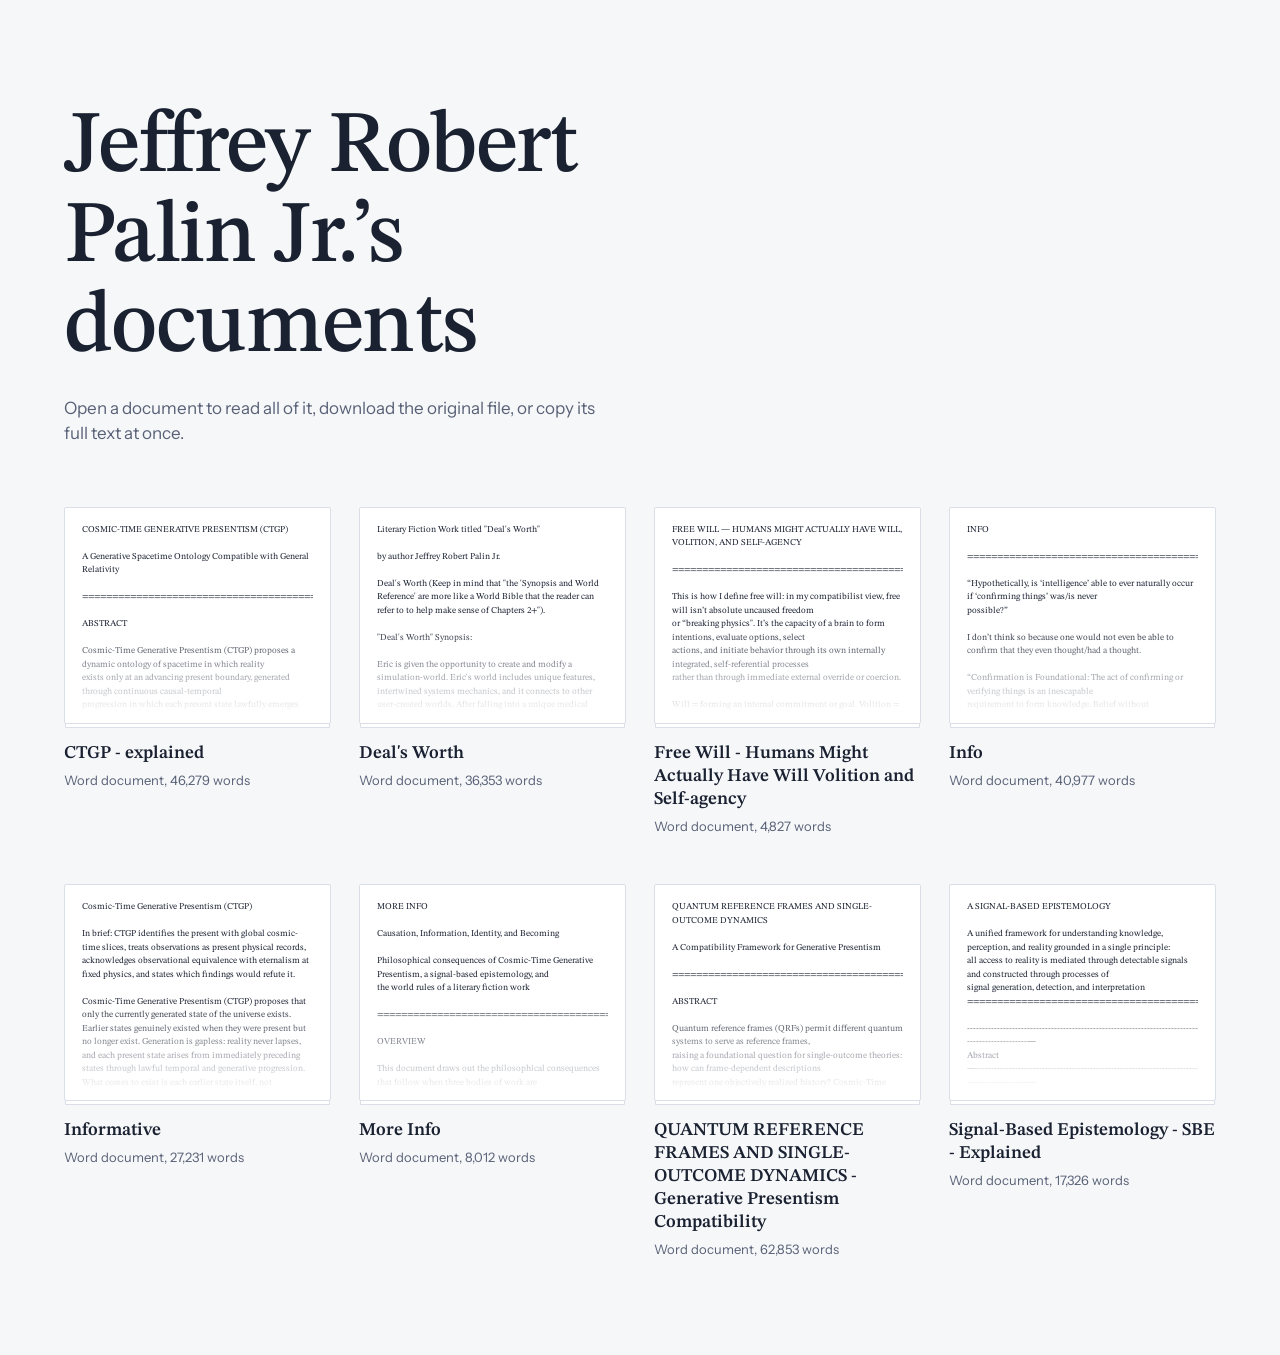
==== commit e3b7b5db: "Update Signal-Based Epistemology, Informative and the More Info download Signal-Based Epistemology a" ====
--- a/index.html
+++ b/index.html
@@ -104,7 +104,7 @@
 
 Cosmic-Time Generative Presentism (CTGP) proposes that only the currently generated state of the universe exists. Earlier states genuinely existed when they were present but no longer exist. Generation is gapless: reality never lapses, and each present state arises from immediately preceding states through lawful temporal and generative progression. What ceases to exist is each earlier state itself, not necessarily the physical systems that were in that state; whether those systems persist depends on their own conditions of persistence. Gapless generation does not require every physical quantity to change smoothly; abrupt changes, including quantum jumps in models that contain them, are compatible with it. The physical consequences of what previously occurred are instantiated in presently existing configurations of matter, fields, and radiation, some of which constitute present records of past events. These consequences and records are not the past itself; they are parts of the currently existing physical reality. The past consists of what actually happened during formerly present stages, while the future has not yet been generated. The paper develops this as a presentist interpretation of relativistic spacetime that leaves Einstein’s equations unchanged.</span></span>
           <span class="card-title">Informative</span>
-          <span class="card-meta">Word document, 27,225 words</span>
+          <span class="card-meta">Word document, 27,231 words</span>
         </a>
       </li>
       <li>
@@ -172,7 +172,7 @@
 constructed through processes of signal generation, detection, and interpretation. No observer—
 biological or artificial—has direct, unmediated access to external truth; instead, all knowledge</span></span>
           <span class="card-title">Signal-Based Epistemology - SBE - Explained</span>
-          <span class="card-meta">Word document, 17,275 words</span>
+          <span class="card-meta">Word document, 17,326 words</span>
         </a>
       </li>
   </ul>
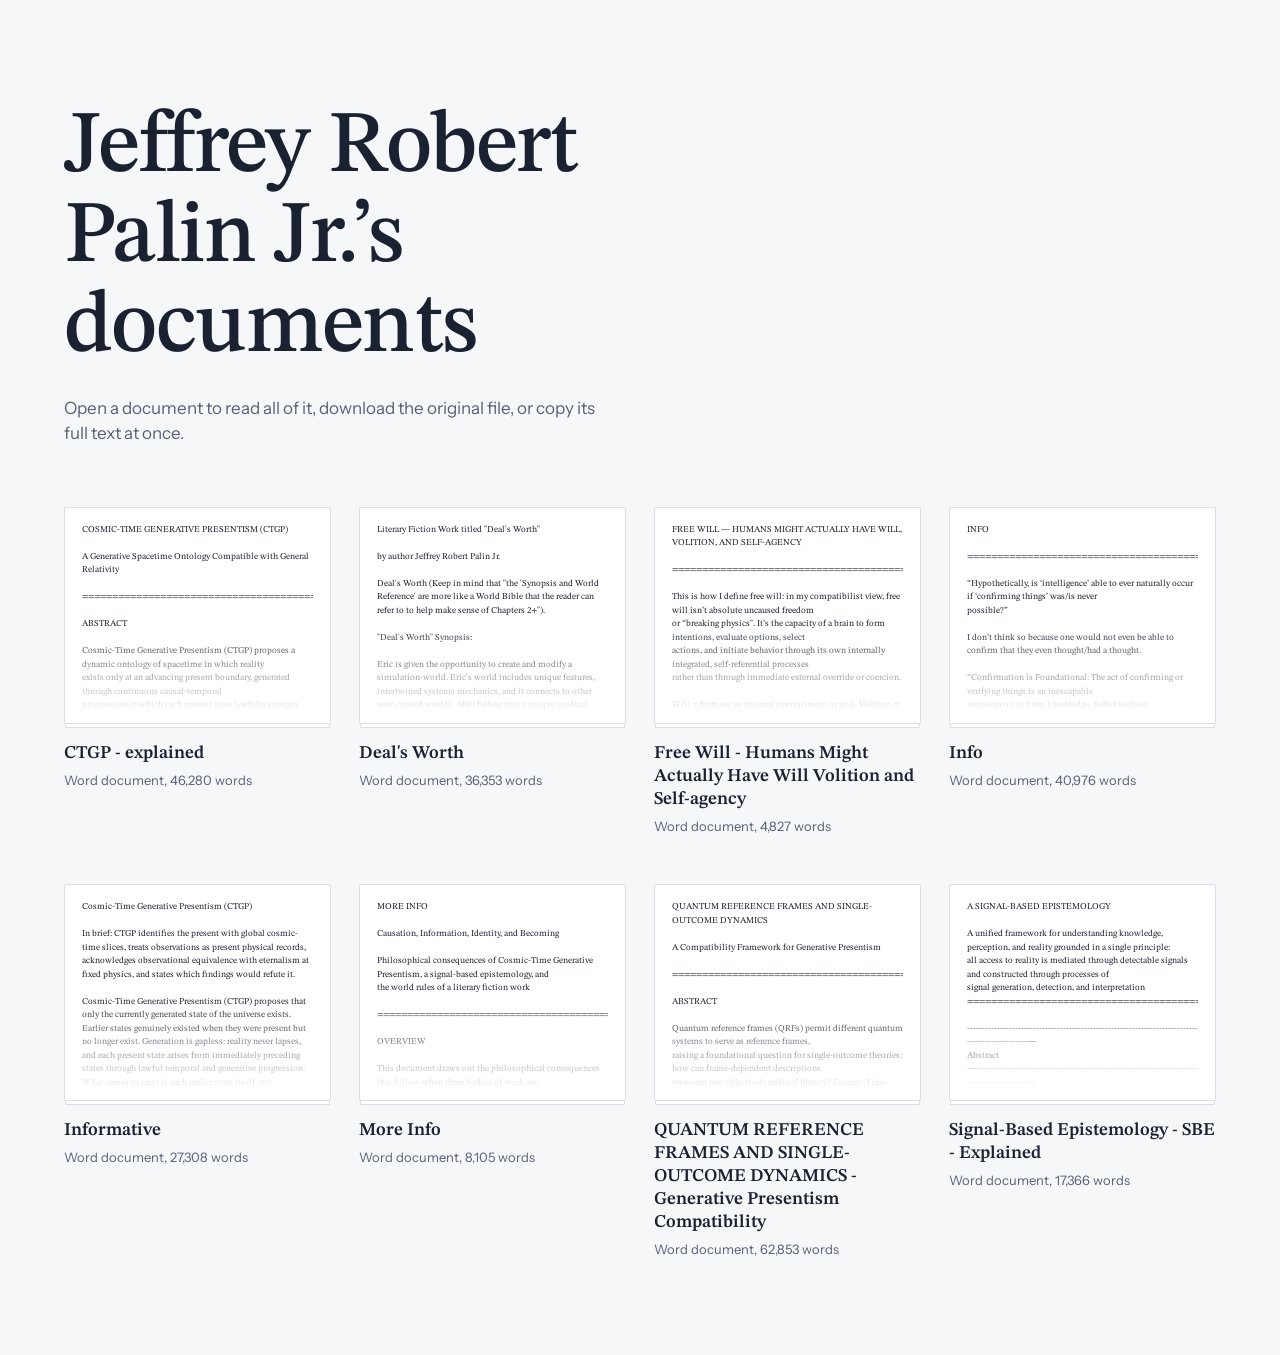
==== commit b2006084: "Update CTGP, More Info, Signal-Based Epistemology, Info and Informative CTGP - explained and More In" ====
--- a/index.html
+++ b/index.html
@@ -34,7 +34,7 @@
 and may bear transformed structures, causal records, and distributed consequences of earlier states,
 without preserving those earlier states themselves. Unlike static block-universe interpretations of</span></span>
           <span class="card-title">CTGP - explained</span>
-          <span class="card-meta">Word document, 46,279 words</span>
+          <span class="card-meta">Word document, 46,280 words</span>
         </a>
       </li>
       <li>
@@ -93,7 +93,7 @@
 Abstract things are not physical and “are not able to be tasted due to the fact that they do not
 have physical attributes such as flavor”. The content of language/memories/emotion/emotions (what</span></span>
           <span class="card-title">Info</span>
-          <span class="card-meta">Word document, 40,977 words</span>
+          <span class="card-meta">Word document, 40,976 words</span>
         </a>
       </li>
       <li>
@@ -104,7 +104,7 @@
 
 Cosmic-Time Generative Presentism (CTGP) proposes that only the currently generated state of the universe exists. Earlier states genuinely existed when they were present but no longer exist. Generation is gapless: reality never lapses, and each present state arises from immediately preceding states through lawful temporal and generative progression. What ceases to exist is each earlier state itself, not necessarily the physical systems that were in that state; whether those systems persist depends on their own conditions of persistence. Gapless generation does not require every physical quantity to change smoothly; abrupt changes, including quantum jumps in models that contain them, are compatible with it. The physical consequences of what previously occurred are instantiated in presently existing configurations of matter, fields, and radiation, some of which constitute present records of past events. These consequences and records are not the past itself; they are parts of the currently existing physical reality. The past consists of what actually happened during formerly present stages, while the future has not yet been generated. The paper develops this as a presentist interpretation of relativistic spacetime that leaves Einstein’s equations unchanged.</span></span>
           <span class="card-title">Informative</span>
-          <span class="card-meta">Word document, 27,231 words</span>
+          <span class="card-meta">Word document, 27,308 words</span>
         </a>
       </li>
       <li>
@@ -128,7 +128,7 @@
 is mediated by detectable signals and constructed through processes of signal generation, detection,
 and interpretation. The third is a literary fiction work whose fictional universe has world rules</span></span>
           <span class="card-title">More Info</span>
-          <span class="card-meta">Word document, 8,012 words</span>
+          <span class="card-meta">Word document, 8,105 words</span>
         </a>
       </li>
       <li>
@@ -172,7 +172,7 @@
 constructed through processes of signal generation, detection, and interpretation. No observer—
 biological or artificial—has direct, unmediated access to external truth; instead, all knowledge</span></span>
           <span class="card-title">Signal-Based Epistemology - SBE - Explained</span>
-          <span class="card-meta">Word document, 17,326 words</span>
+          <span class="card-meta">Word document, 17,366 words</span>
         </a>
       </li>
   </ul>
